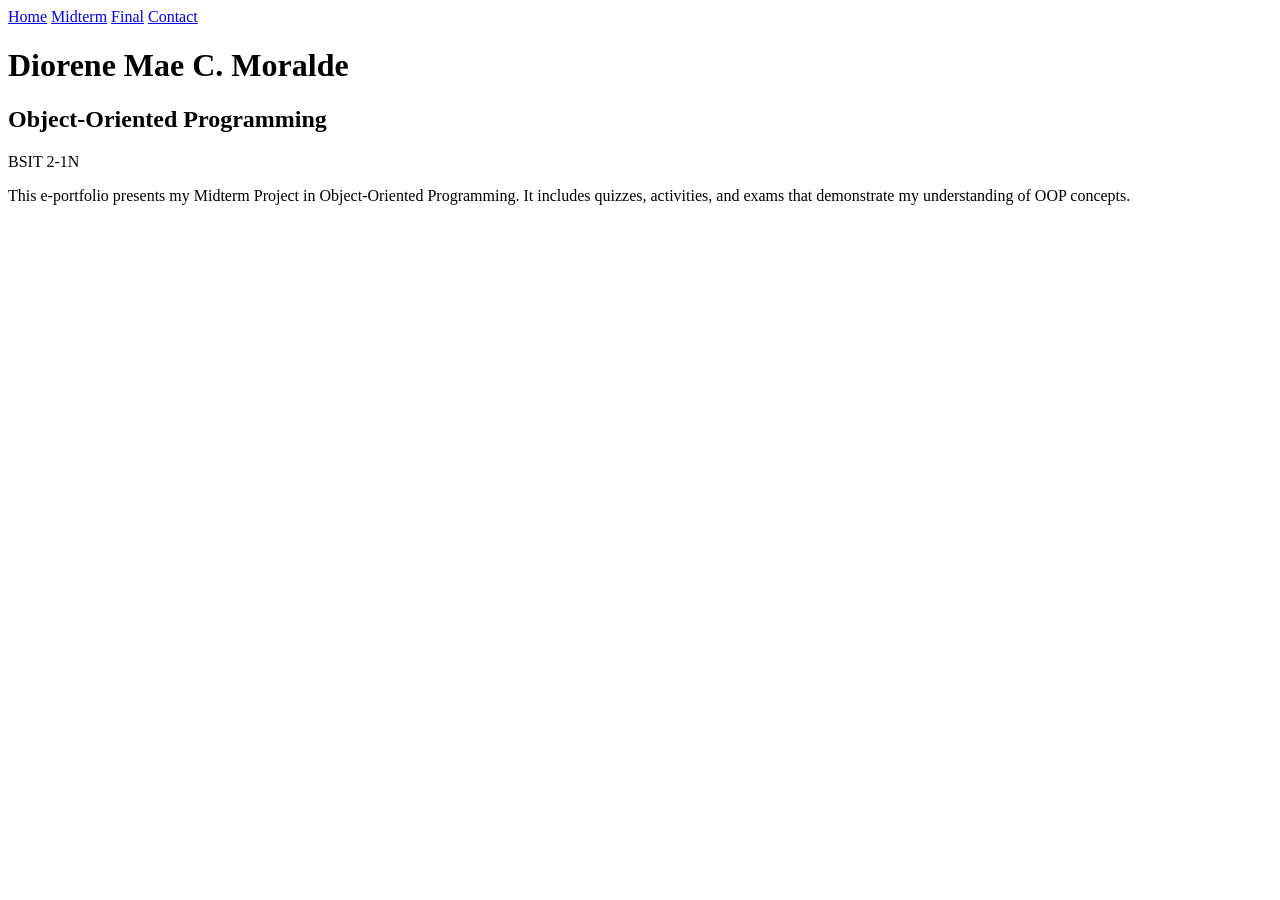
==== index.html @ af432272 "home.html" ====
<!DOCTYPE html>
<html>
<head>
    <title>My E-Portfolio</title>
    <link rel="stylesheet" href="style.css">
</head>
<body>

    <nav>
        <a href="index.html">Home</a>
        <a href="midterm.html">Midterm</a>
        <a href="final.html">Final</a>
        <a href="contact.html">Contact</a>
    </nav>

    <h1>Diorene Mae C. Moralde</h1>
    <h2>Object-Oriented Programming</h2>
    <p>BSIT 2-1N</p>

    <p>
        This e-portfolio presents my Midterm Project in Object-Oriented Programming.
        It includes quizzes, activities, and exams that demonstrate my understanding
        of OOP concepts.
    </p>

</body>
</html>
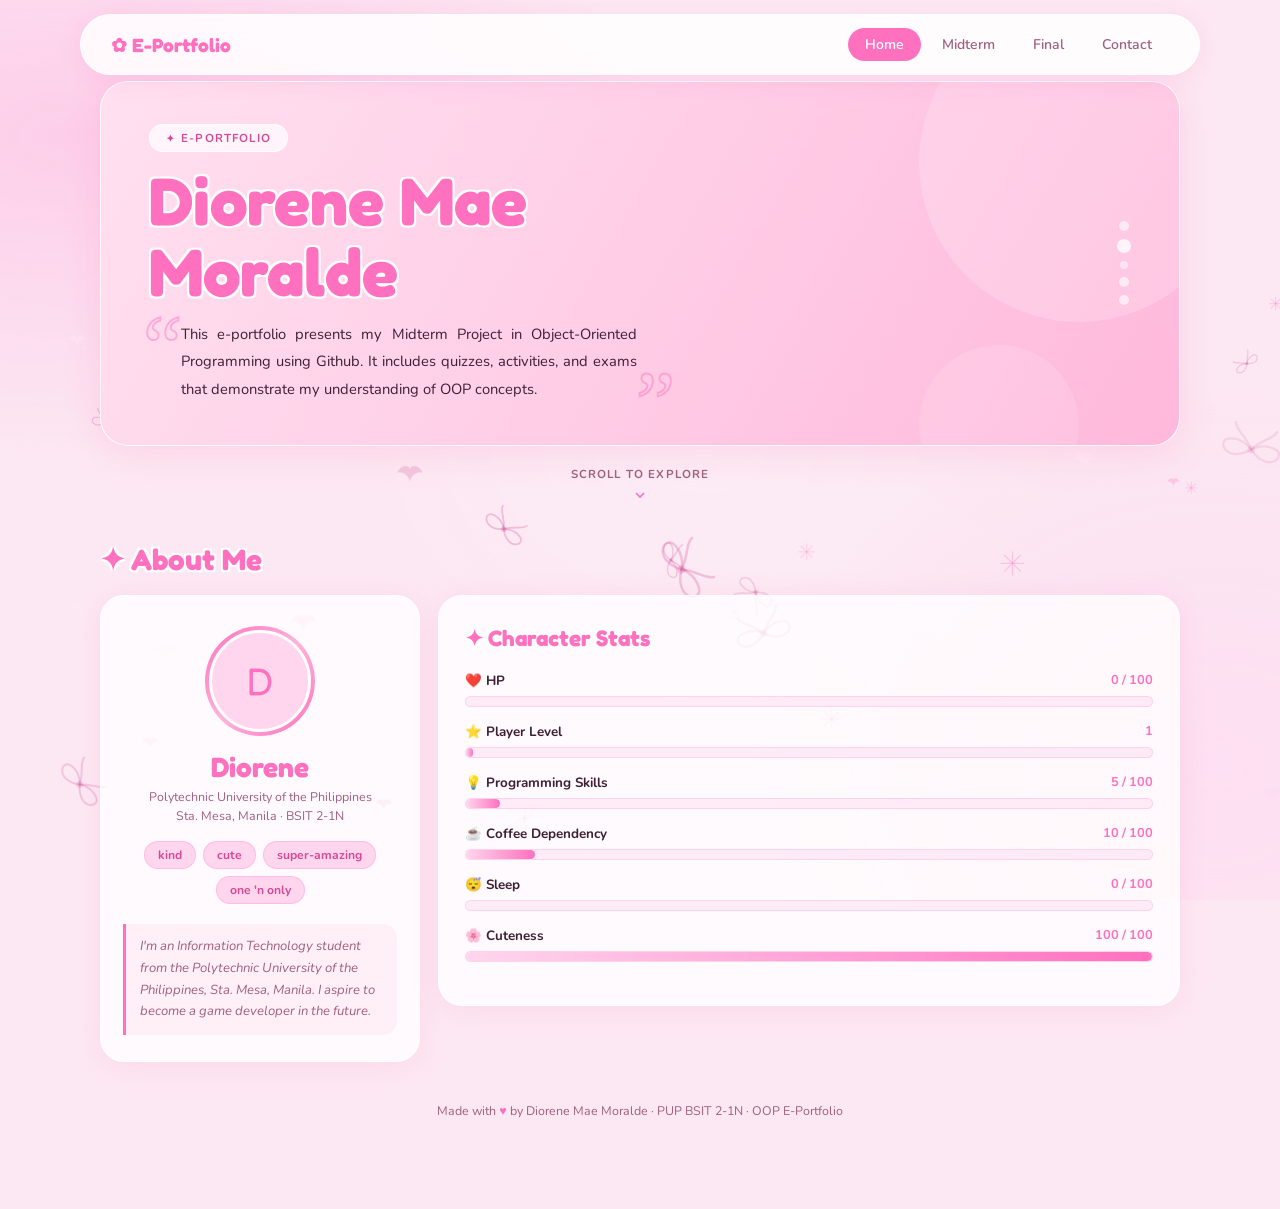
==== commit 55569360: "Add files via upload" ====
--- a/index.html
+++ b/index.html
@@ -1,27 +1,683 @@
 <!DOCTYPE html>
-<html>
+<html lang="en">
 <head>
-    <title>My E-Portfolio</title>
-    <link rel="stylesheet" href="style.css">
+<meta charset="UTF-8"/>
+<meta name="viewport" content="width=device-width, initial-scale=1.0"/>
+<title>Diorene Mae Moralde — E-Portfolio</title>
+<link rel="preconnect" href="https://fonts.googleapis.com">
+<link href="https://fonts.googleapis.com/css2?family=Fredoka:wght@400;500;600;700&family=Nunito:ital,wght@0,300;0,400;0,500;0,600;1,300;1,400&display=swap" rel="stylesheet">
+<style>
+  :root {
+    --pink:       #FF70BF;
+    --pink-light: #FFD6EE;
+    --pink-pale:  #FFF0F8;
+    --pink-deep:  #D44A95;
+    --pink-faint: #ffe4f3;
+    --white:      #ffffff;
+    --text:       #3d2035;
+    --text-soft:  #a0607e;
+    --card:       rgba(255,255,255,0.78);
+    --card-border:rgba(255,255,255,0.95);
+    --shadow:     0 4px 28px rgba(255,105,180,0.13);
+  }
+
+  * { margin:0; padding:0; box-sizing:border-box; }
+  html { scroll-behavior:smooth; }
+
+  body {
+    font-family:'Nunito', sans-serif;
+    background:#fce8f3;
+    color:var(--text);
+    overflow-x:hidden;
+    min-height:100vh;
+  }
+
+  /* ── subtle mesh bg ── */
+  body::before {
+    content:'';
+    position:fixed; inset:0; z-index:-2; pointer-events:none;
+    background:
+      radial-gradient(ellipse 70% 55% at 5%  15%, rgba(255,180,225,0.5)  0%, transparent 65%),
+      radial-gradient(ellipse 55% 65% at 95% 85%, rgba(255,210,240,0.4)  0%, transparent 65%),
+      radial-gradient(ellipse 40% 40% at 55% 50%, rgba(255,245,252,0.3)  0%, transparent 70%);
+  }
+
+  /* ── floating canvas ── */
+  #float-canvas {
+    position:fixed; inset:0; z-index:-1; pointer-events:none;
+  }
+
+  /* ══════════════════════════════
+     NAV
+  ══════════════════════════════ */
+  nav {
+    position:sticky; top:14px; z-index:200;
+    width:calc(100% - 40px); max-width:1120px;
+    margin:0 auto;
+    display:flex; justify-content:space-between; align-items:center;
+    padding:13px 30px;
+    background:rgba(255,255,255,0.85);
+    backdrop-filter:blur(20px);
+    border:1.5px solid rgba(255,255,255,0.96);
+    border-radius:999px;
+    box-shadow:0 4px 24px rgba(255,105,180,0.14);
+  }
+  .nav-logo {
+    font-family:'Fredoka', sans-serif;
+    font-size:1.2rem; font-weight:700;
+    color:var(--pink);
+  }
+  .nav-links { display:flex; gap:4px; }
+  .nav-links a {
+    padding:7px 17px; border-radius:999px;
+    text-decoration:none; color:var(--text-soft);
+    font-size:0.875rem; font-weight:600;
+    transition:all 0.2s;
+  }
+  .nav-links a:hover, .nav-links a.active {
+    background:var(--pink); color:#fff;
+  }
+
+  /* ══════════════════════════════
+     PAGE WRAP
+  ══════════════════════════════ */
+  .page-wrap {
+    max-width:1120px;
+    margin:0 auto;
+    padding:0 20px 80px;
+  }
+
+  /* ══════════════════════════════
+     HERO BANNER  (like Image 2 top)
+  ══════════════════════════════ */
+  .hero-banner {
+    margin-top:20px;
+    border-radius:28px;
+    background: linear-gradient(120deg, #ffe0f0 0%, #ffd1e8 40%, #ffb8db 100%);
+    border:1.5px solid rgba(255,255,255,0.9);
+    box-shadow:0 6px 36px rgba(255,105,180,0.18);
+    display:grid;
+    grid-template-columns:1fr auto;
+    align-items:center;
+    padding:42px 48px;
+    position:relative;
+    overflow:hidden;
+    min-height:220px;
+    animation:fadeUp 0.7s ease both;
+  }
+
+  /* decorative circles inside banner */
+  .hero-banner::before,
+  .hero-banner::after {
+    content:'';
+    position:absolute;
+    border-radius:50%;
+    pointer-events:none;
+  }
+  .hero-banner::before {
+    width:320px; height:320px;
+    right:-60px; top:-80px;
+    background:rgba(255,255,255,0.18);
+  }
+  .hero-banner::after {
+    width:160px; height:160px;
+    right:100px; bottom:-60px;
+    background:rgba(255,255,255,0.12);
+  }
+
+  .hero-text { position:relative; z-index:1; }
+
+  .hero-badge {
+    display:inline-flex; align-items:center; gap:6px;
+    padding:5px 16px;
+    background:rgba(255,255,255,0.7);
+    border:1.5px solid rgba(255,255,255,0.9);
+    border-radius:999px;
+    font-size:0.72rem; font-weight:700;
+    color:var(--pink-deep);
+    letter-spacing:0.1em; text-transform:uppercase;
+    margin-bottom:14px;
+  }
+  .hero-badge::before { content:'✦'; font-size:0.6rem; }
+
+  .hero-name {
+    font-family:'Fredoka', sans-serif;
+    font-size:clamp(2.6rem, 6vw, 4.2rem);
+    font-weight:700;
+    color:var(--pink);
+    line-height:1.05;
+    text-shadow:
+      -2px -2px 0 rgba(255,255,255,0.9),
+       2px -2px 0 rgba(255,255,255,0.9),
+      -2px  2px 0 rgba(255,255,255,0.9),
+       2px  2px 0 rgba(255,255,255,0.9);
+    margin-bottom:14px;
+  }
+
+  /* ── Intro quote inside banner ── */
+  .hero-intro {
+    position:relative;
+    max-width:520px;
+    padding:0 32px;
+  }
+  .big-q {
+    font-family:Georgia, serif;
+    font-size:88px;
+    line-height:1;
+    color:transparent;
+    -webkit-text-stroke:2px var(--pink);
+    position:absolute;
+    opacity:0.45;
+    pointer-events:none; user-select:none;
+  }
+  .big-q.open  { top:-18px; left:-6px; }
+  .big-q.close { bottom:-44px; right:-6px; }
+
+  .intro-para {
+    font-size:0.92rem;
+    line-height:1.85;
+    color:var(--text);
+    text-align:justify;
+    position:relative; z-index:1;
+  }
+
+  /* right side decorative dots */
+  .hero-deco {
+    position:relative; z-index:1;
+    display:flex; flex-direction:column;
+    align-items:center; gap:8px;
+    padding-left:30px;
+  }
+  .deco-dot {
+    width:10px; height:10px; border-radius:50%;
+    background:rgba(255,255,255,0.6);
+  }
+  .deco-dot:nth-child(2) { width:14px; height:14px; background:rgba(255,255,255,0.8); }
+  .deco-dot:nth-child(3) { width:8px;  height:8px;  background:rgba(255,255,255,0.5); }
+
+  /* ── scroll cue ── */
+  .scroll-cue {
+    display:flex; flex-direction:column; align-items:center; gap:5px;
+    margin-top:20px;
+    color:var(--text-soft); font-size:0.72rem;
+    font-weight:700; letter-spacing:0.1em; text-transform:uppercase;
+    animation:bounce 2.2s ease-in-out infinite;
+  }
+  .scroll-cue svg {
+    width:16px; height:16px;
+    stroke:var(--pink); fill:none; stroke-width:2.5;
+  }
+  @keyframes bounce {
+    0%,100% { transform:translateY(0); }
+    50%      { transform:translateY(6px); }
+  }
+
+  /* ══════════════════════════════
+     ABOUT ME SECTION
+  ══════════════════════════════ */
+  .section-heading {
+    font-family:'Fredoka', sans-serif;
+    font-size:1.85rem; font-weight:700;
+    color:var(--pink);
+    text-shadow:-2px -2px 0 #fff, 2px -2px 0 #fff, -2px 2px 0 #fff, 2px 2px 0 #fff;
+    margin:38px 0 18px;
+    animation:fadeUp 0.7s 0.2s ease both;
+  }
+
+  /* two-column: profile left, stats right */
+  .about-grid {
+    display:grid;
+    grid-template-columns:320px 1fr;
+    gap:18px;
+    align-items:start;
+    animation:fadeUp 0.7s 0.25s ease both;
+  }
+
+  /* ── PROFILE CARD ── */
+  .profile-card {
+    background:var(--card);
+    border:1.5px solid var(--card-border);
+    border-radius:24px;
+    backdrop-filter:blur(14px);
+    box-shadow:var(--shadow);
+    padding:30px 22px 26px;
+    text-align:center;
+  }
+  .avatar-ring {
+    width:110px; height:110px;
+    border-radius:50%;
+    margin:0 auto 14px;
+    padding:4px;
+    background:linear-gradient(135deg, var(--pink), #ffb3da, var(--pink));
+  }
+  .avatar-inner {
+    width:100%; height:100%;
+    border-radius:50%;
+    background:var(--pink-light);
+    display:flex; align-items:center; justify-content:center;
+    font-family:'Fredoka', sans-serif;
+    font-size:2.4rem; color:var(--pink);
+    border:3px solid #fff;
+    overflow:hidden;
+  }
+  .avatar-inner img {
+    width:100%; height:100%; object-fit:cover;
+  }
+  .profile-name {
+    font-family:'Fredoka', sans-serif;
+    font-size:1.75rem; font-weight:700;
+    color:var(--pink);
+    text-shadow:-2px -2px 0 #fff, 2px -2px 0 #fff, -2px 2px 0 #fff, 2px 2px 0 #fff;
+    margin-bottom:3px;
+  }
+  .profile-sub {
+    font-size:0.78rem; color:var(--text-soft);
+    line-height:1.55; margin-bottom:16px;
+  }
+  .tags {
+    display:flex; flex-wrap:wrap; justify-content:center; gap:7px;
+    margin-bottom:20px;
+  }
+  .tag {
+    padding:5px 13px;
+    background:var(--pink-light); color:var(--pink-deep);
+    border-radius:999px; font-size:0.76rem; font-weight:700;
+    border:1.5px solid rgba(255,112,191,0.25);
+  }
+
+  /* quote pull inside profile */
+  .profile-quote {
+    background:var(--pink-pale);
+    border-left:3px solid var(--pink);
+    border-radius:0 14px 14px 0;
+    padding:12px 14px;
+    text-align:left;
+    font-size:0.82rem; font-style:italic;
+    color:var(--text-soft); line-height:1.65;
+  }
+
+  /* ── STATS CARD ── */
+  .stats-card {
+    background:var(--card);
+    border:1.5px solid var(--card-border);
+    border-radius:24px;
+    backdrop-filter:blur(14px);
+    box-shadow:var(--shadow);
+    padding:28px 26px;
+  }
+  .stats-title {
+    font-family:'Fredoka', sans-serif;
+    font-size:1.4rem; font-weight:700;
+    color:var(--pink);
+    text-shadow:-2px -2px 0 #fff, 2px -2px 0 #fff, -2px 2px 0 #fff, 2px 2px 0 #fff;
+    margin-bottom:20px;
+  }
+  .stat-row { margin-bottom:15px; }
+  .stat-header {
+    display:flex; justify-content:space-between; align-items:center;
+    margin-bottom:6px;
+  }
+  .stat-name { font-size:0.84rem; font-weight:700; color:var(--text); }
+  .stat-val  { font-size:0.8rem;  font-weight:700; color:var(--pink); }
+  .bar-track {
+    height:11px;
+    background:rgba(255,112,191,0.1);
+    border-radius:999px; overflow:hidden;
+    border:1px solid rgba(255,112,191,0.2);
+  }
+  .bar-fill {
+    height:100%; border-radius:999px;
+    background:linear-gradient(90deg, var(--pink-light), var(--pink));
+    transition:width 1.4s cubic-bezier(0.34,1.56,0.64,1);
+    width:0%;
+  }
+
+  /* ══════════════════════════════
+     ANIMATIONS
+  ══════════════════════════════ */
+  @keyframes fadeUp {
+    from { opacity:0; transform:translateY(22px); }
+    to   { opacity:1; transform:translateY(0); }
+  }
+
+  footer {
+    text-align:center; padding:40px 0 10px;
+    font-size:0.78rem; color:var(--text-soft);
+  }
+  footer span { color:var(--pink); }
+
+  /* ══════════════════════════════
+     RESPONSIVE
+  ══════════════════════════════ */
+  @media(max-width:760px){
+    .hero-banner { grid-template-columns:1fr; padding:30px 26px; }
+    .hero-deco { display:none; }
+    .about-grid { grid-template-columns:1fr; }
+    nav { width:calc(100% - 20px); padding:12px 16px; }
+    .nav-links a { padding:6px 10px; font-size:0.8rem; }
+    .big-q { font-size:64px; }
+    .hero-intro { padding:0 24px; }
+  }
+</style>
 </head>
 <body>
 
-    <nav>
-        <a href="index.html">Home</a>
-        <a href="midterm.html">Midterm</a>
-        <a href="final.html">Final</a>
-        <a href="contact.html">Contact</a>
-    </nav>
-
-    <h1>Diorene Mae C. Moralde</h1>
-    <h2>Object-Oriented Programming</h2>
-    <p>BSIT 2-1N</p>
-
-    <p>
-        This e-portfolio presents my Midterm Project in Object-Oriented Programming.
-        It includes quizzes, activities, and exams that demonstrate my understanding
-        of OOP concepts.
-    </p>
-
+<canvas id="float-canvas"></canvas>
+
+<!-- ══ NAV ══ -->
+<nav>
+  <div class="nav-logo">✿ E-Portfolio</div>
+  <div class="nav-links">
+    <a href="index.html" class="active">Home</a>
+    <a href="midterm.html">Midterm</a>
+    <a href="final.html">Final</a>
+    <a href="contact.html">Contact</a>
+  </div>
+</nav>
+
+<div class="page-wrap">
+
+  <!-- ══ HERO BANNER (Introduction — visible on load) ══ -->
+  <section id="home">
+    <div class="hero-banner">
+      <div class="hero-text">
+        <div class="hero-badge">E-Portfolio</div>
+        <div class="hero-name">Diorene Mae<br>Moralde</div>
+
+        <div class="hero-intro">
+          <span class="big-q open">&ldquo;</span>
+          <p class="intro-para">
+            This e-portfolio presents my Midterm Project in Object-Oriented Programming using Github.
+            It includes quizzes, activities, and exams that demonstrate my understanding of OOP concepts.
+          </p>
+          <span class="big-q close">&rdquo;</span>
+        </div>
+      </div>
+
+      <!-- decorative right side -->
+      <div class="hero-deco">
+        <div class="deco-dot"></div>
+        <div class="deco-dot"></div>
+        <div class="deco-dot"></div>
+        <div class="deco-dot"></div>
+        <div class="deco-dot"></div>
+      </div>
+    </div>
+
+    <!-- scroll cue -->
+    <div style="text-align:center; margin-top:18px;">
+      <div class="scroll-cue">
+        scroll to explore
+        <svg viewBox="0 0 24 24"><polyline points="6 9 12 15 18 9"/></svg>
+      </div>
+    </div>
+  </section>
+
+  <!-- ══ ABOUT ME ══ -->
+  <section id="about">
+    <div class="section-heading">✦ About Me</div>
+
+    <div class="about-grid">
+
+      <!-- PROFILE -->
+      <div class="profile-card">
+        <div class="avatar-ring">
+          <div class="avatar-inner">
+            <img src="profile.jpg" alt="Diorene" onerror="this.style.display='none';this.parentNode.textContent='D'">
+          </div>
+        </div>
+        <div class="profile-name">Diorene</div>
+        <div class="profile-sub">
+          Polytechnic University of the Philippines<br>
+          Sta. Mesa, Manila &middot; BSIT 2-1N
+        </div>
+        <div class="tags">
+          <span class="tag">kind</span>
+          <span class="tag">cute</span>
+          <span class="tag">super-amazing</span>
+          <span class="tag">one 'n only</span>
+        </div>
+        <div class="profile-quote">
+          I'm an Information Technology student from the Polytechnic University of the Philippines,
+          Sta. Mesa, Manila. I aspire to become a game developer in the future.
+        </div>
+      </div>
+
+      <!-- STATS -->
+      <div class="stats-card">
+        <div class="stats-title">✦ Character Stats</div>
+
+        <div class="stat-row">
+          <div class="stat-header">
+            <span class="stat-name">❤️ HP</span>
+            <span class="stat-val">0 / 100</span>
+          </div>
+          <div class="bar-track"><div class="bar-fill" data-target="0"></div></div>
+        </div>
+
+        <div class="stat-row">
+          <div class="stat-header">
+            <span class="stat-name">⭐ Player Level</span>
+            <span class="stat-val">1</span>
+          </div>
+          <div class="bar-track"><div class="bar-fill" data-target="1"></div></div>
+        </div>
+
+        <div class="stat-row">
+          <div class="stat-header">
+            <span class="stat-name">💡 Programming Skills</span>
+            <span class="stat-val">5 / 100</span>
+          </div>
+          <div class="bar-track"><div class="bar-fill" data-target="5"></div></div>
+        </div>
+
+        <div class="stat-row">
+          <div class="stat-header">
+            <span class="stat-name">☕ Coffee Dependency</span>
+            <span class="stat-val">10 / 100</span>
+          </div>
+          <div class="bar-track"><div class="bar-fill" data-target="10"></div></div>
+        </div>
+
+        <div class="stat-row">
+          <div class="stat-header">
+            <span class="stat-name">😴 Sleep</span>
+            <span class="stat-val">0 / 100</span>
+          </div>
+          <div class="bar-track"><div class="bar-fill" data-target="0"></div></div>
+        </div>
+
+        <div class="stat-row">
+          <div class="stat-header">
+            <span class="stat-name">🌸 Cuteness</span>
+            <span class="stat-val">100 / 100</span>
+          </div>
+          <div class="bar-track"><div class="bar-fill" data-target="100"></div></div>
+        </div>
+
+      </div>
+    </div>
+  </section>
+
+  <footer>
+    Made with <span>♥</span> by Diorene Mae Moralde &middot; PUP BSIT 2-1N &middot; OOP E-Portfolio
+  </footer>
+
+</div>
+
+<script>
+/* ════════════════════════════════════════
+   FLOATING HEARTS + RIBBONS + SPARKLES
+════════════════════════════════════════ */
+(function(){
+  const canvas = document.getElementById('float-canvas');
+  const ctx    = canvas.getContext('2d');
+
+  function resize(){
+    canvas.width  = window.innerWidth;
+    canvas.height = window.innerHeight;
+  }
+  resize();
+  window.addEventListener('resize', resize);
+
+  const PINK  = [255,112,191];
+  const DEEP  = [212, 74,149];
+  const LIGHT = [255,214,238];
+  const PALE  = [255,240,250];
+
+  function rgba(c,a){ return `rgba(${c[0]},${c[1]},${c[2]},${a})`; }
+
+  /* ── heart ── */
+  function drawHeart(x,y,r,color,alpha){
+    const s = r*0.5;
+    ctx.save();
+    ctx.translate(x,y);
+    ctx.globalAlpha = alpha;
+    ctx.fillStyle   = rgba(color,1);
+    ctx.beginPath();
+    ctx.moveTo(0, s*0.4);
+    ctx.bezierCurveTo(-s*0.05,-s*0.2, -s,-s*0.6, -s,-s*0.15);
+    ctx.bezierCurveTo(-s,-s*0.85, 0,-s*1.1,  0,-s*0.55);
+    ctx.bezierCurveTo( 0,-s*1.1,  s,-s*0.85, s,-s*0.15);
+    ctx.bezierCurveTo( s,-s*0.6,  s*0.05,-s*0.2, 0,s*0.4);
+    ctx.closePath();
+    ctx.fill();
+    ctx.restore();
+  }
+
+  /* ── ribbon bow ── */
+  function drawRibbon(x,y,size,angle,alpha){
+    ctx.save();
+    ctx.translate(x,y);
+    ctx.rotate(angle);
+    ctx.globalAlpha = alpha;
+    ctx.strokeStyle = rgba(DEEP,1);
+    ctx.fillStyle   = rgba(DEEP,1);
+    ctx.lineWidth   = Math.max(1.2, size*0.055);
+    ctx.lineCap     = 'round';
+    /* left loop */
+    ctx.beginPath();
+    ctx.moveTo(0,0);
+    ctx.bezierCurveTo(-size*0.55,-size*0.5, -size*0.9,size*0.1, -size*0.5,size*0.15);
+    ctx.bezierCurveTo(-size*0.2, size*0.2,   0,0,                0,0);
+    ctx.stroke();
+    /* right loop */
+    ctx.beginPath();
+    ctx.moveTo(0,0);
+    ctx.bezierCurveTo( size*0.55,-size*0.5,  size*0.9,size*0.1,  size*0.5,size*0.15);
+    ctx.bezierCurveTo( size*0.2, size*0.2,   0,0,                0,0);
+    ctx.stroke();
+    /* left tail */
+    ctx.beginPath();
+    ctx.moveTo(0,0);
+    ctx.bezierCurveTo(-size*0.2,size*0.3, -size*0.45,size*0.35, -size*0.5,size*0.55);
+    ctx.stroke();
+    /* right tail */
+    ctx.beginPath();
+    ctx.moveTo(0,0);
+    ctx.bezierCurveTo( size*0.2,size*0.3,  size*0.45,size*0.35,  size*0.5,size*0.55);
+    ctx.stroke();
+    /* knot */
+    ctx.beginPath();
+    ctx.arc(0,0,size*0.09,0,Math.PI*2);
+    ctx.fill();
+    ctx.restore();
+  }
+
+  /* ── sparkle ── */
+  function drawSparkle(x,y,r,alpha){
+    ctx.save();
+    ctx.translate(x,y);
+    ctx.globalAlpha = alpha;
+    ctx.strokeStyle = rgba(PINK,1);
+    ctx.lineWidth   = 1.2;
+    ctx.lineCap     = 'round';
+    for(let i=0;i<4;i++){
+      ctx.save(); ctx.rotate(i*Math.PI/4);
+      ctx.beginPath();
+      ctx.moveTo(0,-r); ctx.lineTo(0,r);
+      ctx.stroke();
+      ctx.restore();
+    }
+    ctx.restore();
+  }
+
+  function mk(fromBottom){
+    const roll  = Math.random();
+    const type  = roll<0.52 ? 'heart' : roll<0.78 ? 'ribbon' : 'sparkle';
+    const colors = [PINK, DEEP, LIGHT, PALE];
+    const color = colors[Math.floor(Math.random()*colors.length)];
+    return {
+      type, color,
+      x:   Math.random() * (canvas.width  || 900),
+      y:   fromBottom ? canvas.height + 50 : Math.random() * (canvas.height || 800),
+      r:   9 + Math.random() * 19,
+      vy:  0.35 + Math.random() * 0.78,
+      drift: (Math.random()-0.5)*0.32,
+      alpha: 0.12 + Math.random()*0.18,
+      angle: Math.random()*Math.PI*2,
+      spin:  (Math.random()-0.5)*0.013,
+      wob:   Math.random()*Math.PI*2,
+      wobS:  0.011 + Math.random()*0.019,
+    };
+  }
+
+  const N   = 44;
+  const pts = Array.from({length:N}, ()=>mk(false));
+
+  function frame(){
+    ctx.clearRect(0,0,canvas.width,canvas.height);
+    pts.forEach((p,i)=>{
+      p.y     -= p.vy;
+      p.wob   += p.wobS;
+      p.x     += Math.sin(p.wob)*0.42 + p.drift;
+      p.angle += p.spin;
+
+      const norm = 1 - p.y/canvas.height;
+      const fade = norm<0.08 ? norm/0.08 : norm>0.88 ? (1-norm)/0.12 : 1;
+      const a    = p.alpha * fade;
+
+      if      (p.type==='heart')   drawHeart  (p.x,p.y,p.r,       p.color,a);
+      else if (p.type==='ribbon')  drawRibbon (p.x,p.y,p.r*1.65,  p.angle,a);
+      else                          drawSparkle(p.x,p.y,p.r*0.55,          a);
+
+      if(p.y < -70) pts[i] = mk(true);
+    });
+    requestAnimationFrame(frame);
+  }
+  frame();
+})();
+
+/* ════════════════════════════════════════
+   STAT BAR ANIMATION ON SCROLL
+════════════════════════════════════════ */
+const barObs = new IntersectionObserver(entries=>{
+  entries.forEach(e=>{
+    if(e.isIntersecting){
+      document.querySelectorAll('.bar-fill').forEach(b=>{
+        b.style.width = b.dataset.target + '%';
+      });
+      barObs.disconnect();
+    }
+  });
+},{threshold:0.3});
+const sc = document.querySelector('.stats-card');
+if(sc) barObs.observe(sc);
+
+/* ════════════════════════════════════════
+   ACTIVE NAV
+════════════════════════════════════════ */
+const secs  = document.querySelectorAll('[id]');
+const navAs = document.querySelectorAll('.nav-links a');
+window.addEventListener('scroll',()=>{
+  let cur='home';
+  secs.forEach(s=>{ if(window.scrollY >= s.offsetTop-150) cur=s.id; });
+  navAs.forEach(a=>{
+    a.classList.remove('active');
+    const h = a.getAttribute('href');
+    if((cur==='home'&&h==='index.html')||h==='#'+cur) a.classList.add('active');
+  });
+});
+</script>
 </body>
 </html>
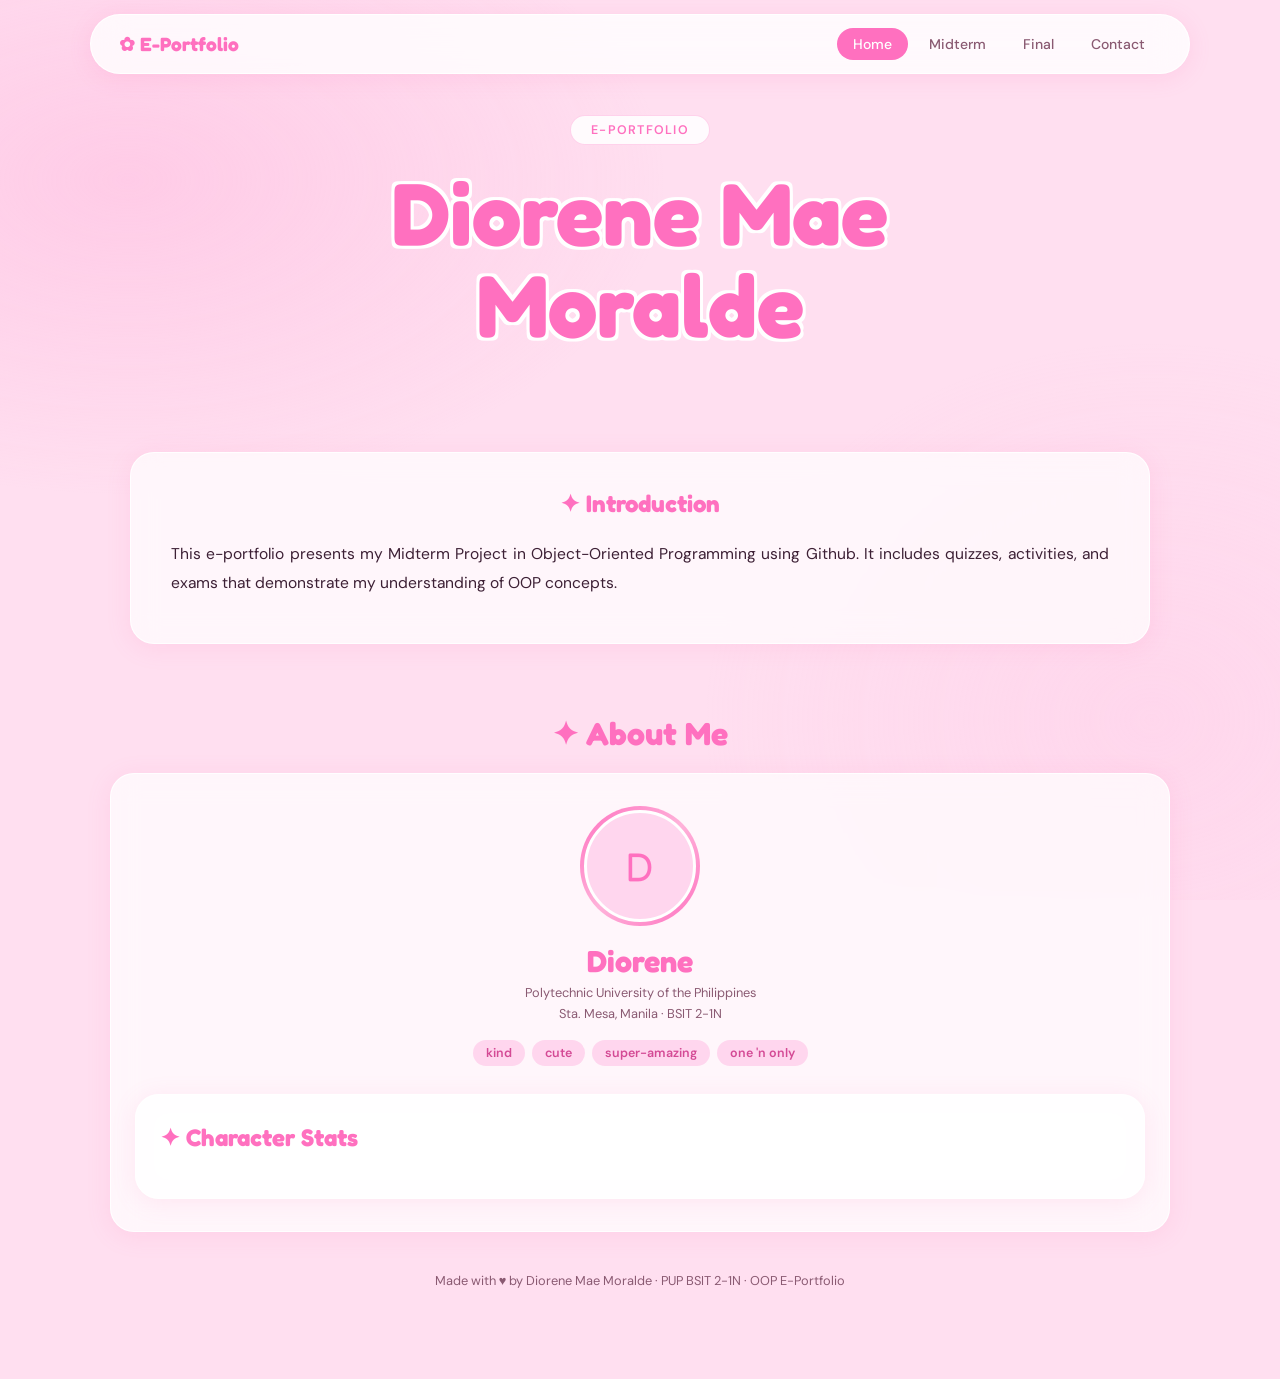
==== commit fecacd8d: "index.html" ====
--- a/index.html
+++ b/index.html
@@ -4,369 +4,287 @@
 <meta charset="UTF-8"/>
 <meta name="viewport" content="width=device-width, initial-scale=1.0"/>
 <title>Diorene Mae Moralde — E-Portfolio</title>
+
 <link rel="preconnect" href="https://fonts.googleapis.com">
-<link href="https://fonts.googleapis.com/css2?family=Fredoka:wght@400;500;600;700&family=Nunito:ital,wght@0,300;0,400;0,500;0,600;1,300;1,400&display=swap" rel="stylesheet">
+<link href="https://fonts.googleapis.com/css2?family=Fredoka:wght@400;500;600;700&family=DM+Sans:ital,wght@0,300;0,400;0,500;1,300&display=swap" rel="stylesheet">
+
 <style>
-  :root {
-    --pink:       #FF70BF;
-    --pink-light: #FFD6EE;
-    --pink-pale:  #FFF0F8;
-    --pink-deep:  #D44A95;
-    --pink-faint: #ffe4f3;
-    --white:      #ffffff;
-    --text:       #3d2035;
-    --text-soft:  #a0607e;
-    --card:       rgba(255,255,255,0.78);
-    --card-border:rgba(255,255,255,0.95);
-    --shadow:     0 4px 28px rgba(255,105,180,0.13);
-  }
-
-  * { margin:0; padding:0; box-sizing:border-box; }
-  html { scroll-behavior:smooth; }
-
-  body {
-    font-family:'Nunito', sans-serif;
-    background:#fce8f3;
-    color:var(--text);
-    overflow-x:hidden;
-    min-height:100vh;
-  }
-
-  /* ── subtle mesh bg ── */
-  body::before {
-    content:'';
-    position:fixed; inset:0; z-index:-2; pointer-events:none;
-    background:
-      radial-gradient(ellipse 70% 55% at 5%  15%, rgba(255,180,225,0.5)  0%, transparent 65%),
-      radial-gradient(ellipse 55% 65% at 95% 85%, rgba(255,210,240,0.4)  0%, transparent 65%),
-      radial-gradient(ellipse 40% 40% at 55% 50%, rgba(255,245,252,0.3)  0%, transparent 70%);
-  }
-
-  /* ── floating canvas ── */
-  #float-canvas {
-    position:fixed; inset:0; z-index:-1; pointer-events:none;
-  }
-
-  /* ══════════════════════════════
-     NAV
-  ══════════════════════════════ */
-  nav {
-    position:sticky; top:14px; z-index:200;
-    width:calc(100% - 40px); max-width:1120px;
-    margin:0 auto;
-    display:flex; justify-content:space-between; align-items:center;
-    padding:13px 30px;
-    background:rgba(255,255,255,0.85);
-    backdrop-filter:blur(20px);
-    border:1.5px solid rgba(255,255,255,0.96);
-    border-radius:999px;
-    box-shadow:0 4px 24px rgba(255,105,180,0.14);
-  }
-  .nav-logo {
-    font-family:'Fredoka', sans-serif;
-    font-size:1.2rem; font-weight:700;
-    color:var(--pink);
-  }
-  .nav-links { display:flex; gap:4px; }
-  .nav-links a {
-    padding:7px 17px; border-radius:999px;
-    text-decoration:none; color:var(--text-soft);
-    font-size:0.875rem; font-weight:600;
-    transition:all 0.2s;
-  }
-  .nav-links a:hover, .nav-links a.active {
-    background:var(--pink); color:#fff;
-  }
-
-  /* ══════════════════════════════
-     PAGE WRAP
-  ══════════════════════════════ */
-  .page-wrap {
-    max-width:1120px;
-    margin:0 auto;
-    padding:0 20px 80px;
-  }
-
-  /* ══════════════════════════════
-     HERO BANNER  (like Image 2 top)
-  ══════════════════════════════ */
-  .hero-banner {
-    margin-top:20px;
-    border-radius:28px;
-    background: linear-gradient(120deg, #ffe0f0 0%, #ffd1e8 40%, #ffb8db 100%);
-    border:1.5px solid rgba(255,255,255,0.9);
-    box-shadow:0 6px 36px rgba(255,105,180,0.18);
-    display:grid;
-    grid-template-columns:1fr auto;
-    align-items:center;
-    padding:42px 48px;
-    position:relative;
-    overflow:hidden;
-    min-height:220px;
-    animation:fadeUp 0.7s ease both;
-  }
-
-  /* decorative circles inside banner */
-  .hero-banner::before,
-  .hero-banner::after {
-    content:'';
-    position:absolute;
-    border-radius:50%;
-    pointer-events:none;
-  }
-  .hero-banner::before {
-    width:320px; height:320px;
-    right:-60px; top:-80px;
-    background:rgba(255,255,255,0.18);
-  }
-  .hero-banner::after {
-    width:160px; height:160px;
-    right:100px; bottom:-60px;
-    background:rgba(255,255,255,0.12);
-  }
-
-  .hero-text { position:relative; z-index:1; }
-
-  .hero-badge {
-    display:inline-flex; align-items:center; gap:6px;
-    padding:5px 16px;
-    background:rgba(255,255,255,0.7);
-    border:1.5px solid rgba(255,255,255,0.9);
-    border-radius:999px;
-    font-size:0.72rem; font-weight:700;
-    color:var(--pink-deep);
-    letter-spacing:0.1em; text-transform:uppercase;
-    margin-bottom:14px;
-  }
-  .hero-badge::before { content:'✦'; font-size:0.6rem; }
-
-  .hero-name {
-    font-family:'Fredoka', sans-serif;
-    font-size:clamp(2.6rem, 6vw, 4.2rem);
-    font-weight:700;
-    color:var(--pink);
-    line-height:1.05;
-    text-shadow:
-      -2px -2px 0 rgba(255,255,255,0.9),
-       2px -2px 0 rgba(255,255,255,0.9),
-      -2px  2px 0 rgba(255,255,255,0.9),
-       2px  2px 0 rgba(255,255,255,0.9);
-    margin-bottom:14px;
-  }
-
-  /* ── Intro quote inside banner ── */
-  .hero-intro {
-    position:relative;
-    max-width:520px;
-    padding:0 32px;
-  }
-  .big-q {
-    font-family:Georgia, serif;
-    font-size:88px;
-    line-height:1;
-    color:transparent;
-    -webkit-text-stroke:2px var(--pink);
-    position:absolute;
-    opacity:0.45;
-    pointer-events:none; user-select:none;
-  }
-  .big-q.open  { top:-18px; left:-6px; }
-  .big-q.close { bottom:-44px; right:-6px; }
-
-  .intro-para {
-    font-size:0.92rem;
-    line-height:1.85;
-    color:var(--text);
-    text-align:justify;
-    position:relative; z-index:1;
-  }
-
-  /* right side decorative dots */
-  .hero-deco {
-    position:relative; z-index:1;
-    display:flex; flex-direction:column;
-    align-items:center; gap:8px;
-    padding-left:30px;
-  }
-  .deco-dot {
-    width:10px; height:10px; border-radius:50%;
-    background:rgba(255,255,255,0.6);
-  }
-  .deco-dot:nth-child(2) { width:14px; height:14px; background:rgba(255,255,255,0.8); }
-  .deco-dot:nth-child(3) { width:8px;  height:8px;  background:rgba(255,255,255,0.5); }
-
-  /* ── scroll cue ── */
-  .scroll-cue {
-    display:flex; flex-direction:column; align-items:center; gap:5px;
-    margin-top:20px;
-    color:var(--text-soft); font-size:0.72rem;
-    font-weight:700; letter-spacing:0.1em; text-transform:uppercase;
-    animation:bounce 2.2s ease-in-out infinite;
-  }
-  .scroll-cue svg {
-    width:16px; height:16px;
-    stroke:var(--pink); fill:none; stroke-width:2.5;
-  }
-  @keyframes bounce {
-    0%,100% { transform:translateY(0); }
-    50%      { transform:translateY(6px); }
-  }
-
-  /* ══════════════════════════════
-     ABOUT ME SECTION
-  ══════════════════════════════ */
-  .section-heading {
-    font-family:'Fredoka', sans-serif;
-    font-size:1.85rem; font-weight:700;
-    color:var(--pink);
-    text-shadow:-2px -2px 0 #fff, 2px -2px 0 #fff, -2px 2px 0 #fff, 2px 2px 0 #fff;
-    margin:38px 0 18px;
-    animation:fadeUp 0.7s 0.2s ease both;
-  }
-
-  /* two-column: profile left, stats right */
-  .about-grid {
-    display:grid;
-    grid-template-columns:320px 1fr;
-    gap:18px;
-    align-items:start;
-    animation:fadeUp 0.7s 0.25s ease both;
-  }
-
-  /* ── PROFILE CARD ── */
-  .profile-card {
-    background:var(--card);
-    border:1.5px solid var(--card-border);
-    border-radius:24px;
-    backdrop-filter:blur(14px);
-    box-shadow:var(--shadow);
-    padding:30px 22px 26px;
-    text-align:center;
-  }
-  .avatar-ring {
-    width:110px; height:110px;
-    border-radius:50%;
-    margin:0 auto 14px;
-    padding:4px;
-    background:linear-gradient(135deg, var(--pink), #ffb3da, var(--pink));
-  }
-  .avatar-inner {
-    width:100%; height:100%;
-    border-radius:50%;
-    background:var(--pink-light);
-    display:flex; align-items:center; justify-content:center;
-    font-family:'Fredoka', sans-serif;
-    font-size:2.4rem; color:var(--pink);
-    border:3px solid #fff;
-    overflow:hidden;
-  }
-  .avatar-inner img {
-    width:100%; height:100%; object-fit:cover;
-  }
-  .profile-name {
-    font-family:'Fredoka', sans-serif;
-    font-size:1.75rem; font-weight:700;
-    color:var(--pink);
-    text-shadow:-2px -2px 0 #fff, 2px -2px 0 #fff, -2px 2px 0 #fff, 2px 2px 0 #fff;
-    margin-bottom:3px;
-  }
-  .profile-sub {
-    font-size:0.78rem; color:var(--text-soft);
-    line-height:1.55; margin-bottom:16px;
-  }
-  .tags {
-    display:flex; flex-wrap:wrap; justify-content:center; gap:7px;
-    margin-bottom:20px;
-  }
-  .tag {
-    padding:5px 13px;
-    background:var(--pink-light); color:var(--pink-deep);
-    border-radius:999px; font-size:0.76rem; font-weight:700;
-    border:1.5px solid rgba(255,112,191,0.25);
-  }
-
-  /* quote pull inside profile */
-  .profile-quote {
-    background:var(--pink-pale);
-    border-left:3px solid var(--pink);
-    border-radius:0 14px 14px 0;
-    padding:12px 14px;
-    text-align:left;
-    font-size:0.82rem; font-style:italic;
-    color:var(--text-soft); line-height:1.65;
-  }
-
-  /* ── STATS CARD ── */
-  .stats-card {
-    background:var(--card);
-    border:1.5px solid var(--card-border);
-    border-radius:24px;
-    backdrop-filter:blur(14px);
-    box-shadow:var(--shadow);
-    padding:28px 26px;
-  }
-  .stats-title {
-    font-family:'Fredoka', sans-serif;
-    font-size:1.4rem; font-weight:700;
-    color:var(--pink);
-    text-shadow:-2px -2px 0 #fff, 2px -2px 0 #fff, -2px 2px 0 #fff, 2px 2px 0 #fff;
-    margin-bottom:20px;
-  }
-  .stat-row { margin-bottom:15px; }
-  .stat-header {
-    display:flex; justify-content:space-between; align-items:center;
-    margin-bottom:6px;
-  }
-  .stat-name { font-size:0.84rem; font-weight:700; color:var(--text); }
-  .stat-val  { font-size:0.8rem;  font-weight:700; color:var(--pink); }
-  .bar-track {
-    height:11px;
-    background:rgba(255,112,191,0.1);
-    border-radius:999px; overflow:hidden;
-    border:1px solid rgba(255,112,191,0.2);
-  }
-  .bar-fill {
-    height:100%; border-radius:999px;
-    background:linear-gradient(90deg, var(--pink-light), var(--pink));
-    transition:width 1.4s cubic-bezier(0.34,1.56,0.64,1);
-    width:0%;
-  }
-
-  /* ══════════════════════════════
-     ANIMATIONS
-  ══════════════════════════════ */
-  @keyframes fadeUp {
-    from { opacity:0; transform:translateY(22px); }
-    to   { opacity:1; transform:translateY(0); }
-  }
-
-  footer {
-    text-align:center; padding:40px 0 10px;
-    font-size:0.78rem; color:var(--text-soft);
-  }
-  footer span { color:var(--pink); }
-
-  /* ══════════════════════════════
-     RESPONSIVE
-  ══════════════════════════════ */
-  @media(max-width:760px){
-    .hero-banner { grid-template-columns:1fr; padding:30px 26px; }
-    .hero-deco { display:none; }
-    .about-grid { grid-template-columns:1fr; }
-    nav { width:calc(100% - 20px); padding:12px 16px; }
-    .nav-links a { padding:6px 10px; font-size:0.8rem; }
-    .big-q { font-size:64px; }
-    .hero-intro { padding:0 24px; }
-  }
+:root {
+  --pink: #FF70BF;
+  --pink-light: #FFD6EE;
+  --pink-pale: #FFF0F8;
+  --pink-deep: #D44A95;
+  --text: #3d2035;
+  --text-soft: #8a5a72;
+  --card-bg: rgba(255,255,255,0.72);
+  --card-border: rgba(255,255,255,0.9);
+  --shadow: 0 4px 24px rgba(255,105,180,0.13);
+}
+
+* {
+  margin: 0;
+  padding: 0;
+  box-sizing: border-box;
+}
+
+html {
+  scroll-behavior: smooth;
+}
+
+body {
+  font-family: 'DM Sans', sans-serif;
+  background: #ffdff0;
+  color: var(--text);
+  overflow-x: hidden;
+  min-height: 100vh;
+}
+
+body::before {
+  content: '';
+  position: fixed;
+  inset: 0;
+  background:
+    radial-gradient(ellipse 60% 50% at 10% 20%, rgba(255,180,220,0.45) 0%, transparent 70%),
+    radial-gradient(ellipse 50% 60% at 90% 80%, rgba(255,200,230,0.35) 0%, transparent 70%);
+  z-index: -2;
+  pointer-events: none;
+}
+
+#float-canvas {
+  position: fixed;
+  inset: 0;
+  z-index: -1;
+  pointer-events: none;
+}
+
+/* NAV */
+nav {
+  position: sticky;
+  top: 14px;
+  z-index: 100;
+  width: calc(100% - 40px);
+  max-width: 1100px;
+  margin: 0 auto;
+  display: flex;
+  justify-content: space-between;
+  align-items: center;
+  padding: 13px 28px;
+  background: rgba(255,255,255,0.82);
+  backdrop-filter: blur(18px);
+  border: 1.5px solid rgba(255,255,255,0.95);
+  border-radius: 999px;
+  box-shadow: 0 4px 22px rgba(255,105,180,0.15);
+}
+
+.nav-logo {
+  font-family: 'Fredoka', sans-serif;
+  font-size: 1.2rem;
+  font-weight: 700;
+  color: var(--pink);
+}
+
+.nav-links {
+  display: flex;
+  gap: 5px;
+}
+
+.nav-links a {
+  padding: 7px 16px;
+  border-radius: 999px;
+  text-decoration: none;
+  color: var(--text-soft);
+  font-size: 0.875rem;
+  font-weight: 500;
+  transition: all 0.2s;
+}
+
+.nav-links a:hover,
+.nav-links a.active {
+  background: var(--pink);
+  color: #fff;
+}
+
+.page-wrap {
+  max-width: 1100px;
+  margin: 0 auto;
+  padding: 0 20px 80px;
+}
+
+/* HERO */
+.hero {
+  text-align: center;
+  padding: 55px 20px 30px;
+}
+
+.hero-badge {
+  display: inline-flex;
+  align-items: center;
+  gap: 6px;
+  padding: 6px 20px;
+  background: rgba(255,255,255,0.88);
+  border: 1.5px solid rgba(255,112,191,0.3);
+  border-radius: 999px;
+  font-size: 0.78rem;
+  font-weight: 600;
+  color: var(--pink);
+  letter-spacing: 0.1em;
+  text-transform: uppercase;
+  margin-bottom: 22px;
+}
+
+h1 {
+  font-family: 'Fredoka', sans-serif;
+  font-size: clamp(3rem, 8vw, 5.5rem);
+  font-weight: 700;
+  line-height: 1.05;
+  color: var(--pink);
+  text-shadow:
+    -3px -3px 0 #fff,
+     3px -3px 0 #fff,
+    -3px  3px 0 #fff,
+     3px  3px 0 #fff;
+  margin-bottom: 26px;
+}
+
+/* CARD */
+.card {
+  background: var(--card-bg);
+  border: 1.5px solid var(--card-border);
+  border-radius: 24px;
+  backdrop-filter: blur(14px);
+  box-shadow: var(--shadow);
+  overflow: hidden;
+}
+
+/* INTRO */
+.intro-box {
+  margin-top: 20px;
+  padding: 36px 40px 44px;
+}
+
+.intro-box-title {
+  font-family: 'Fredoka', sans-serif;
+  font-size: 1.5rem;
+  font-weight: 700;
+  color: var(--pink);
+  margin-bottom: 22px;
+}
+
+.intro-text {
+  font-size: 0.975rem;
+  line-height: 1.9;
+  text-align: justify;
+}
+
+/* ABOUT */
+.section-heading {
+  font-family: 'Fredoka', sans-serif;
+  font-size: 2rem;
+  font-weight: 700;
+  color: var(--pink);
+  text-align: center;
+  margin: 40px 0 20px;
+}
+
+/* PROFILE */
+.profile-card {
+  padding: 32px 24px;
+  text-align: center;
+
+  /* ONLY CHANGE: width changed to match intro box */
+  max-width: 100%;
+  width: 100%;
+}
+
+.profile-wrap {
+  display: flex;
+  justify-content: center;
+  margin-top: 20px;
+}
+
+.avatar-ring {
+  width: 120px;
+  height: 120px;
+  border-radius: 50%;
+  margin: 0 auto 16px;
+  padding: 4px;
+  background: linear-gradient(135deg, var(--pink), #ffb3da, var(--pink));
+}
+
+.avatar-placeholder {
+  width: 100%;
+  height: 100%;
+  border-radius: 50%;
+  background: var(--pink-light);
+  display: flex;
+  align-items: center;
+  justify-content: center;
+  font-family: 'Fredoka', sans-serif;
+  font-size: 2.5rem;
+  color: var(--pink);
+  border: 3px solid #fff;
+}
+
+.profile-name {
+  font-family: 'Fredoka', sans-serif;
+  font-size: 1.9rem;
+  font-weight: 700;
+  color: var(--pink);
+  margin-bottom: 4px;
+}
+
+.profile-uni {
+  font-size: 0.8rem;
+  color: var(--text-soft);
+  line-height: 1.6;
+  margin-bottom: 16px;
+}
+
+.tags {
+  display: flex;
+  flex-wrap: wrap;
+  justify-content: center;
+  gap: 7px;
+}
+
+.tag {
+  padding: 5px 13px;
+  background: var(--pink-light);
+  color: var(--pink-deep);
+  border-radius: 999px;
+  font-size: 0.78rem;
+  font-weight: 600;
+}
+
+.stats-card {
+  margin-top: 28px;
+  padding: 28px 24px;
+  text-align: left;
+}
+
+.section-label {
+  font-family: 'Fredoka', sans-serif;
+  font-size: 1.5rem;
+  font-weight: 700;
+  color: var(--pink);
+  margin-bottom: 18px;
+}
+
+footer {
+  text-align: center;
+  padding: 40px 0 10px;
+  font-size: 0.8rem;
+  color: var(--text-soft);
+}
 </style>
 </head>
 <body>
 
 <canvas id="float-canvas"></canvas>
 
-<!-- ══ NAV ══ -->
 <nav>
   <div class="nav-logo">✿ E-Portfolio</div>
+
   <div class="nav-links">
     <a href="index.html" class="active">Home</a>
     <a href="midterm.html">Midterm</a>
@@ -377,122 +295,53 @@
 
 <div class="page-wrap">
 
-  <!-- ══ HERO BANNER (Introduction — visible on load) ══ -->
-  <section id="home">
-    <div class="hero-banner">
-      <div class="hero-text">
-        <div class="hero-badge">E-Portfolio</div>
-        <div class="hero-name">Diorene Mae<br>Moralde</div>
-
-        <div class="hero-intro">
-          <span class="big-q open">&ldquo;</span>
-          <p class="intro-para">
-            This e-portfolio presents my Midterm Project in Object-Oriented Programming using Github.
-            It includes quizzes, activities, and exams that demonstrate my understanding of OOP concepts.
-          </p>
-          <span class="big-q close">&rdquo;</span>
-        </div>
-      </div>
-
-      <!-- decorative right side -->
-      <div class="hero-deco">
-        <div class="deco-dot"></div>
-        <div class="deco-dot"></div>
-        <div class="deco-dot"></div>
-        <div class="deco-dot"></div>
-        <div class="deco-dot"></div>
-      </div>
-    </div>
-
-    <!-- scroll cue -->
-    <div style="text-align:center; margin-top:18px;">
-      <div class="scroll-cue">
-        scroll to explore
-        <svg viewBox="0 0 24 24"><polyline points="6 9 12 15 18 9"/></svg>
-      </div>
+  <section class="hero">
+    <div class="hero-badge">E-Portfolio</div>
+
+    <h1>
+      Diorene Mae<br>
+      Moralde
+    </h1>
+
+    <div style="margin-bottom: 100px;"></div>
+
+    <div class="card intro-box">
+      <div class="intro-box-title">✦ Introduction</div>
+
+      <p class="intro-text">
+        This e-portfolio presents my Midterm Project in Object-Oriented Programming using Github.
+        It includes quizzes, activities, and exams that demonstrate my understanding of OOP concepts.
+      </p>
     </div>
   </section>
 
-  <!-- ══ ABOUT ME ══ -->
   <section id="about">
     <div class="section-heading">✦ About Me</div>
 
-    <div class="about-grid">
-
-      <!-- PROFILE -->
-      <div class="profile-card">
+    <div class="profile-wrap">
+
+      <div class="card profile-card">
+
         <div class="avatar-ring">
-          <div class="avatar-inner">
-            <img src="profile.jpg" alt="Diorene" onerror="this.style.display='none';this.parentNode.textContent='D'">
-          </div>
+          <div class="avatar-placeholder">D</div>
         </div>
+
         <div class="profile-name">Diorene</div>
-        <div class="profile-sub">
+
+        <div class="profile-uni">
           Polytechnic University of the Philippines<br>
-          Sta. Mesa, Manila &middot; BSIT 2-1N
+          Sta. Mesa, Manila · BSIT 2-1N
         </div>
+
         <div class="tags">
           <span class="tag">kind</span>
           <span class="tag">cute</span>
           <span class="tag">super-amazing</span>
           <span class="tag">one 'n only</span>
         </div>
-        <div class="profile-quote">
-          I'm an Information Technology student from the Polytechnic University of the Philippines,
-          Sta. Mesa, Manila. I aspire to become a game developer in the future.
-        </div>
-      </div>
-
-      <!-- STATS -->
-      <div class="stats-card">
-        <div class="stats-title">✦ Character Stats</div>
-
-        <div class="stat-row">
-          <div class="stat-header">
-            <span class="stat-name">❤️ HP</span>
-            <span class="stat-val">0 / 100</span>
-          </div>
-          <div class="bar-track"><div class="bar-fill" data-target="0"></div></div>
-        </div>
-
-        <div class="stat-row">
-          <div class="stat-header">
-            <span class="stat-name">⭐ Player Level</span>
-            <span class="stat-val">1</span>
-          </div>
-          <div class="bar-track"><div class="bar-fill" data-target="1"></div></div>
-        </div>
-
-        <div class="stat-row">
-          <div class="stat-header">
-            <span class="stat-name">💡 Programming Skills</span>
-            <span class="stat-val">5 / 100</span>
-          </div>
-          <div class="bar-track"><div class="bar-fill" data-target="5"></div></div>
-        </div>
-
-        <div class="stat-row">
-          <div class="stat-header">
-            <span class="stat-name">☕ Coffee Dependency</span>
-            <span class="stat-val">10 / 100</span>
-          </div>
-          <div class="bar-track"><div class="bar-fill" data-target="10"></div></div>
-        </div>
-
-        <div class="stat-row">
-          <div class="stat-header">
-            <span class="stat-name">😴 Sleep</span>
-            <span class="stat-val">0 / 100</span>
-          </div>
-          <div class="bar-track"><div class="bar-fill" data-target="0"></div></div>
-        </div>
-
-        <div class="stat-row">
-          <div class="stat-header">
-            <span class="stat-name">🌸 Cuteness</span>
-            <span class="stat-val">100 / 100</span>
-          </div>
-          <div class="bar-track"><div class="bar-fill" data-target="100"></div></div>
+
+        <div class="card stats-card">
+          <div class="section-label">✦ Character Stats</div>
         </div>
 
       </div>
@@ -500,184 +349,10 @@
   </section>
 
   <footer>
-    Made with <span>♥</span> by Diorene Mae Moralde &middot; PUP BSIT 2-1N &middot; OOP E-Portfolio
+    Made with ♥ by Diorene Mae Moralde · PUP BSIT 2-1N · OOP E-Portfolio
   </footer>
 
 </div>
 
-<script>
-/* ════════════════════════════════════════
-   FLOATING HEARTS + RIBBONS + SPARKLES
-════════════════════════════════════════ */
-(function(){
-  const canvas = document.getElementById('float-canvas');
-  const ctx    = canvas.getContext('2d');
-
-  function resize(){
-    canvas.width  = window.innerWidth;
-    canvas.height = window.innerHeight;
-  }
-  resize();
-  window.addEventListener('resize', resize);
-
-  const PINK  = [255,112,191];
-  const DEEP  = [212, 74,149];
-  const LIGHT = [255,214,238];
-  const PALE  = [255,240,250];
-
-  function rgba(c,a){ return `rgba(${c[0]},${c[1]},${c[2]},${a})`; }
-
-  /* ── heart ── */
-  function drawHeart(x,y,r,color,alpha){
-    const s = r*0.5;
-    ctx.save();
-    ctx.translate(x,y);
-    ctx.globalAlpha = alpha;
-    ctx.fillStyle   = rgba(color,1);
-    ctx.beginPath();
-    ctx.moveTo(0, s*0.4);
-    ctx.bezierCurveTo(-s*0.05,-s*0.2, -s,-s*0.6, -s,-s*0.15);
-    ctx.bezierCurveTo(-s,-s*0.85, 0,-s*1.1,  0,-s*0.55);
-    ctx.bezierCurveTo( 0,-s*1.1,  s,-s*0.85, s,-s*0.15);
-    ctx.bezierCurveTo( s,-s*0.6,  s*0.05,-s*0.2, 0,s*0.4);
-    ctx.closePath();
-    ctx.fill();
-    ctx.restore();
-  }
-
-  /* ── ribbon bow ── */
-  function drawRibbon(x,y,size,angle,alpha){
-    ctx.save();
-    ctx.translate(x,y);
-    ctx.rotate(angle);
-    ctx.globalAlpha = alpha;
-    ctx.strokeStyle = rgba(DEEP,1);
-    ctx.fillStyle   = rgba(DEEP,1);
-    ctx.lineWidth   = Math.max(1.2, size*0.055);
-    ctx.lineCap     = 'round';
-    /* left loop */
-    ctx.beginPath();
-    ctx.moveTo(0,0);
-    ctx.bezierCurveTo(-size*0.55,-size*0.5, -size*0.9,size*0.1, -size*0.5,size*0.15);
-    ctx.bezierCurveTo(-size*0.2, size*0.2,   0,0,                0,0);
-    ctx.stroke();
-    /* right loop */
-    ctx.beginPath();
-    ctx.moveTo(0,0);
-    ctx.bezierCurveTo( size*0.55,-size*0.5,  size*0.9,size*0.1,  size*0.5,size*0.15);
-    ctx.bezierCurveTo( size*0.2, size*0.2,   0,0,                0,0);
-    ctx.stroke();
-    /* left tail */
-    ctx.beginPath();
-    ctx.moveTo(0,0);
-    ctx.bezierCurveTo(-size*0.2,size*0.3, -size*0.45,size*0.35, -size*0.5,size*0.55);
-    ctx.stroke();
-    /* right tail */
-    ctx.beginPath();
-    ctx.moveTo(0,0);
-    ctx.bezierCurveTo( size*0.2,size*0.3,  size*0.45,size*0.35,  size*0.5,size*0.55);
-    ctx.stroke();
-    /* knot */
-    ctx.beginPath();
-    ctx.arc(0,0,size*0.09,0,Math.PI*2);
-    ctx.fill();
-    ctx.restore();
-  }
-
-  /* ── sparkle ── */
-  function drawSparkle(x,y,r,alpha){
-    ctx.save();
-    ctx.translate(x,y);
-    ctx.globalAlpha = alpha;
-    ctx.strokeStyle = rgba(PINK,1);
-    ctx.lineWidth   = 1.2;
-    ctx.lineCap     = 'round';
-    for(let i=0;i<4;i++){
-      ctx.save(); ctx.rotate(i*Math.PI/4);
-      ctx.beginPath();
-      ctx.moveTo(0,-r); ctx.lineTo(0,r);
-      ctx.stroke();
-      ctx.restore();
-    }
-    ctx.restore();
-  }
-
-  function mk(fromBottom){
-    const roll  = Math.random();
-    const type  = roll<0.52 ? 'heart' : roll<0.78 ? 'ribbon' : 'sparkle';
-    const colors = [PINK, DEEP, LIGHT, PALE];
-    const color = colors[Math.floor(Math.random()*colors.length)];
-    return {
-      type, color,
-      x:   Math.random() * (canvas.width  || 900),
-      y:   fromBottom ? canvas.height + 50 : Math.random() * (canvas.height || 800),
-      r:   9 + Math.random() * 19,
-      vy:  0.35 + Math.random() * 0.78,
-      drift: (Math.random()-0.5)*0.32,
-      alpha: 0.12 + Math.random()*0.18,
-      angle: Math.random()*Math.PI*2,
-      spin:  (Math.random()-0.5)*0.013,
-      wob:   Math.random()*Math.PI*2,
-      wobS:  0.011 + Math.random()*0.019,
-    };
-  }
-
-  const N   = 44;
-  const pts = Array.from({length:N}, ()=>mk(false));
-
-  function frame(){
-    ctx.clearRect(0,0,canvas.width,canvas.height);
-    pts.forEach((p,i)=>{
-      p.y     -= p.vy;
-      p.wob   += p.wobS;
-      p.x     += Math.sin(p.wob)*0.42 + p.drift;
-      p.angle += p.spin;
-
-      const norm = 1 - p.y/canvas.height;
-      const fade = norm<0.08 ? norm/0.08 : norm>0.88 ? (1-norm)/0.12 : 1;
-      const a    = p.alpha * fade;
-
-      if      (p.type==='heart')   drawHeart  (p.x,p.y,p.r,       p.color,a);
-      else if (p.type==='ribbon')  drawRibbon (p.x,p.y,p.r*1.65,  p.angle,a);
-      else                          drawSparkle(p.x,p.y,p.r*0.55,          a);
-
-      if(p.y < -70) pts[i] = mk(true);
-    });
-    requestAnimationFrame(frame);
-  }
-  frame();
-})();
-
-/* ════════════════════════════════════════
-   STAT BAR ANIMATION ON SCROLL
-════════════════════════════════════════ */
-const barObs = new IntersectionObserver(entries=>{
-  entries.forEach(e=>{
-    if(e.isIntersecting){
-      document.querySelectorAll('.bar-fill').forEach(b=>{
-        b.style.width = b.dataset.target + '%';
-      });
-      barObs.disconnect();
-    }
-  });
-},{threshold:0.3});
-const sc = document.querySelector('.stats-card');
-if(sc) barObs.observe(sc);
-
-/* ════════════════════════════════════════
-   ACTIVE NAV
-════════════════════════════════════════ */
-const secs  = document.querySelectorAll('[id]');
-const navAs = document.querySelectorAll('.nav-links a');
-window.addEventListener('scroll',()=>{
-  let cur='home';
-  secs.forEach(s=>{ if(window.scrollY >= s.offsetTop-150) cur=s.id; });
-  navAs.forEach(a=>{
-    a.classList.remove('active');
-    const h = a.getAttribute('href');
-    if((cur==='home'&&h==='index.html')||h==='#'+cur) a.classList.add('active');
-  });
-});
-</script>
 </body>
 </html>
